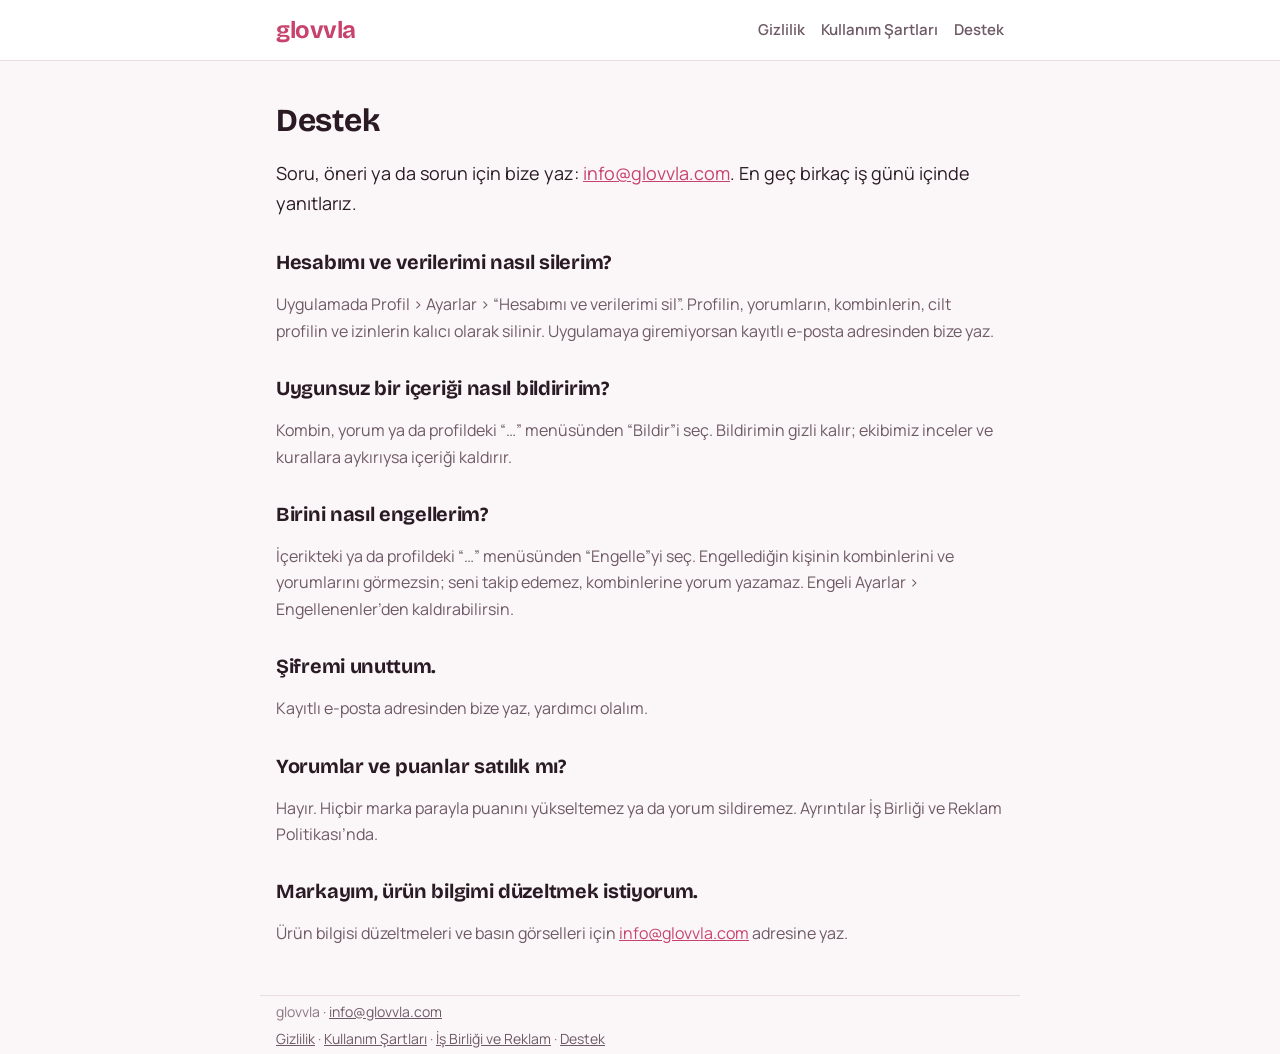
==== destek/index.html @ de4df530 "glovvla.com sitesi ilk yayın Co-Authored-By: Claude Opus 5.5 <noreply@anthropic.com>" ====
<!doctype html>
<html lang="tr">
<head>
<meta charset="utf-8">
<meta name="viewport" content="width=device-width, initial-scale=1">
<title>Destek — glovvla</title>
<meta name="description" content="glovvla destek ve sık sorulan sorular">
<link rel="icon" href="../favicon.png">
<link rel="preconnect" href="https://fonts.googleapis.com">
<link rel="preconnect" href="https://fonts.gstatic.com" crossorigin>
<link href="https://fonts.googleapis.com/css2?family=Bricolage+Grotesque:wght@600;700&family=Manrope:wght@400;600;700&display=swap" rel="stylesheet">
<link rel="stylesheet" href="../style.css">
</head>
<body>
<header class="top"><div class="wrap">
<a class="logo" href="../">glovvla</a>
<nav><a href="../gizlilik/">Gizlilik</a><a href="../kullanim-sartlari/">Kullanım Şartları</a><a href="../destek/">Destek</a></nav>
</div></header>
<main class="wrap">
<article class="doc">
<h1>Destek</h1>
<p class="lead">Soru, öneri ya da sorun için bize yaz: <a href="mailto:info@glovvla.com">info@glovvla.com</a>. En geç birkaç iş günü içinde yanıtlarız.</p>
<section><h2>Hesabımı ve verilerimi nasıl silerim?</h2><p>Uygulamada Profil &gt; Ayarlar &gt; “Hesabımı ve verilerimi sil”. Profilin, yorumların, kombinlerin, cilt profilin ve izinlerin kalıcı olarak silinir. Uygulamaya giremiyorsan kayıtlı e-posta adresinden bize yaz.</p></section>
<section><h2>Uygunsuz bir içeriği nasıl bildiririm?</h2><p>Kombin, yorum ya da profildeki “…” menüsünden “Bildir”i seç. Bildirimin gizli kalır; ekibimiz inceler ve kurallara aykırıysa içeriği kaldırır.</p></section>
<section><h2>Birini nasıl engellerim?</h2><p>İçerikteki ya da profildeki “…” menüsünden “Engelle”yi seç. Engellediğin kişinin kombinlerini ve yorumlarını görmezsin; seni takip edemez, kombinlerine yorum yazamaz. Engeli Ayarlar &gt; Engellenenler’den kaldırabilirsin.</p></section>
<section><h2>Şifremi unuttum.</h2><p>Kayıtlı e-posta adresinden bize yaz, yardımcı olalım.</p></section>
<section><h2>Yorumlar ve puanlar satılık mı?</h2><p>Hayır. Hiçbir marka parayla puanını yükseltemez ya da yorum sildiremez. Ayrıntılar İş Birliği ve Reklam Politikası’nda.</p></section>
<section><h2>Markayım, ürün bilgimi düzeltmek istiyorum.</h2><p>Ürün bilgisi düzeltmeleri ve basın görselleri için <a href="mailto:info@glovvla.com">info@glovvla.com</a> adresine yaz.</p></section>
</article>
</main>
<footer class="wrap">
<p>glovvla · <a href="mailto:info@glovvla.com">info@glovvla.com</a></p>
<p><a href="../gizlilik/">Gizlilik</a> · <a href="../kullanim-sartlari/">Kullanım Şartları</a> · <a href="../is-birligi/">İş Birliği ve Reklam</a> · <a href="../destek/">Destek</a></p>
</footer>
</body>
</html>
---- style.css ----
:root{--bg:#FBF6F8;--surface:#FFFFFF;--border:#EADDE3;--text:#2A1A24;--text2:#6E5A66;--muted:#8A7682;--accent:#C7436D;--accent-soft:#FBE3EB;--warn-bg:#FFF4E0;--warn:#8A5A00}
@media (prefers-color-scheme:dark){:root{--bg:#17111A;--surface:#241B28;--border:#33283A;--text:#F6EEF2;--text2:#B9A9B6;--muted:#857683;--accent:#F08BA8;--accent-soft:#3E2741;--warn-bg:#3A2E1A;--warn:#F2C879}}
*{box-sizing:border-box}
html{-webkit-text-size-adjust:100%}
body{margin:0;background:var(--bg);color:var(--text);font:400 16px/1.65 Manrope,system-ui,sans-serif}
a{color:var(--accent)}
.wrap{max-width:760px;margin:0 auto;padding:0 16px}
.top{border-bottom:1px solid var(--border);background:var(--surface)}
.top .wrap{display:flex;align-items:center;justify-content:space-between;gap:16px;min-height:60px;flex-wrap:wrap}
.logo{font:700 24px/1 "Bricolage Grotesque",Manrope,sans-serif;color:var(--accent);text-decoration:none;letter-spacing:-.5px}
nav{display:flex;gap:16px;flex-wrap:wrap}
nav a{color:var(--text2);text-decoration:none;font-weight:600;font-size:15px;padding:10px 0}
nav a:hover{color:var(--accent)}
h1,h2{font-family:"Bricolage Grotesque",Manrope,sans-serif;line-height:1.25;letter-spacing:-.3px}
h1{font-size:32px;margin:40px 0 8px}
h2{font-size:20px;margin:32px 0 8px}
p,li{color:var(--text2)}
ul{padding-left:20px}
li{margin:6px 0}
.lead{font-size:18px;color:var(--text)}
.muted{color:var(--muted);font-size:14px;margin-top:0}
.notice{background:var(--warn-bg);color:var(--warn);border-radius:12px;padding:12px 16px;margin-top:32px;font-size:15px}
.hero{padding:48px 0 16px}
.hero h1{font-size:52px;color:var(--accent);margin:0 0 12px}
.pill{display:inline-block;background:var(--accent-soft);color:var(--accent);font-weight:700;border-radius:999px;padding:8px 16px}
.cards{display:grid;grid-template-columns:repeat(auto-fit,minmax(200px,1fr));gap:16px;margin:24px 0 48px}
.card{background:var(--surface);border:1px solid var(--border);border-radius:20px;padding:20px}
.card h2{margin:0 0 6px;font-size:18px}
.card p{margin:0;font-size:15px}
.doc{padding-bottom:32px}
footer{border-top:1px solid var(--border);margin-top:32px;padding-top:16px;padding-bottom:32px;font-size:14px}
footer p{color:var(--muted);margin:4px 0}
footer a{color:var(--text2)}
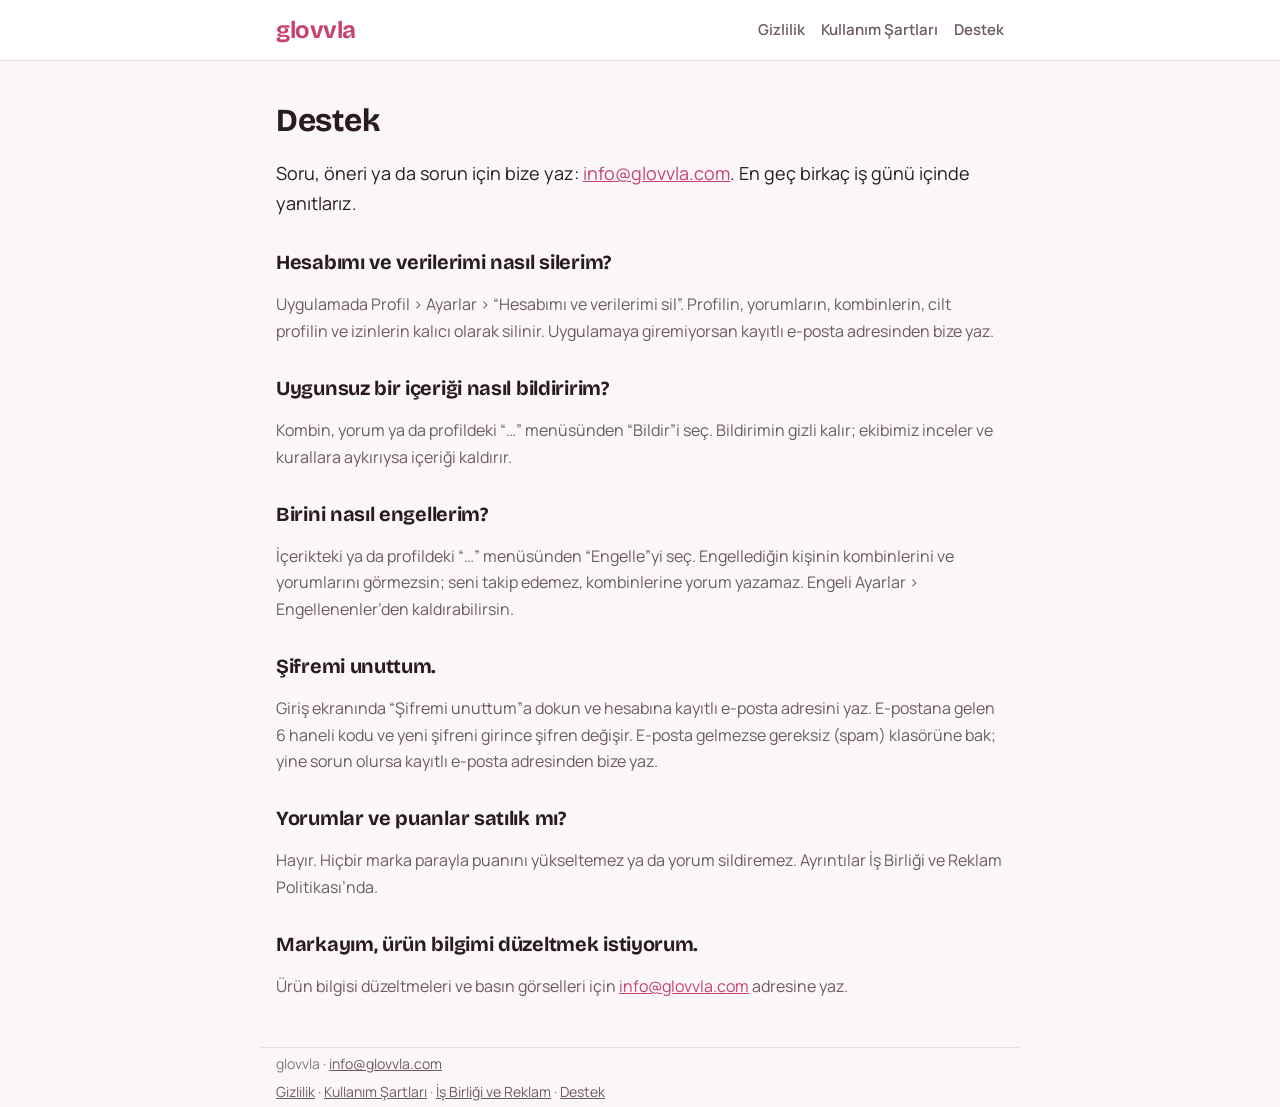
==== commit 7486e68d: "Destek: Şifremi unuttum cevabı yeni akışa göre Co-Authored-By: Claude Opus 5.5 <noreply@anthropic.co" ====
--- a/destek/index.html
+++ b/destek/index.html
@@ -23,7 +23,7 @@
 <section><h2>Hesabımı ve verilerimi nasıl silerim?</h2><p>Uygulamada Profil &gt; Ayarlar &gt; “Hesabımı ve verilerimi sil”. Profilin, yorumların, kombinlerin, cilt profilin ve izinlerin kalıcı olarak silinir. Uygulamaya giremiyorsan kayıtlı e-posta adresinden bize yaz.</p></section>
 <section><h2>Uygunsuz bir içeriği nasıl bildiririm?</h2><p>Kombin, yorum ya da profildeki “…” menüsünden “Bildir”i seç. Bildirimin gizli kalır; ekibimiz inceler ve kurallara aykırıysa içeriği kaldırır.</p></section>
 <section><h2>Birini nasıl engellerim?</h2><p>İçerikteki ya da profildeki “…” menüsünden “Engelle”yi seç. Engellediğin kişinin kombinlerini ve yorumlarını görmezsin; seni takip edemez, kombinlerine yorum yazamaz. Engeli Ayarlar &gt; Engellenenler’den kaldırabilirsin.</p></section>
-<section><h2>Şifremi unuttum.</h2><p>Kayıtlı e-posta adresinden bize yaz, yardımcı olalım.</p></section>
+<section><h2>Şifremi unuttum.</h2><p>Giriş ekranında “Şifremi unuttum”a dokun ve hesabına kayıtlı e-posta adresini yaz. E-postana gelen 6 haneli kodu ve yeni şifreni girince şifren değişir. E-posta gelmezse gereksiz (spam) klasörüne bak; yine sorun olursa kayıtlı e-posta adresinden bize yaz.</p></section>
 <section><h2>Yorumlar ve puanlar satılık mı?</h2><p>Hayır. Hiçbir marka parayla puanını yükseltemez ya da yorum sildiremez. Ayrıntılar İş Birliği ve Reklam Politikası’nda.</p></section>
 <section><h2>Markayım, ürün bilgimi düzeltmek istiyorum.</h2><p>Ürün bilgisi düzeltmeleri ve basın görselleri için <a href="mailto:info@glovvla.com">info@glovvla.com</a> adresine yaz.</p></section>
 </article>
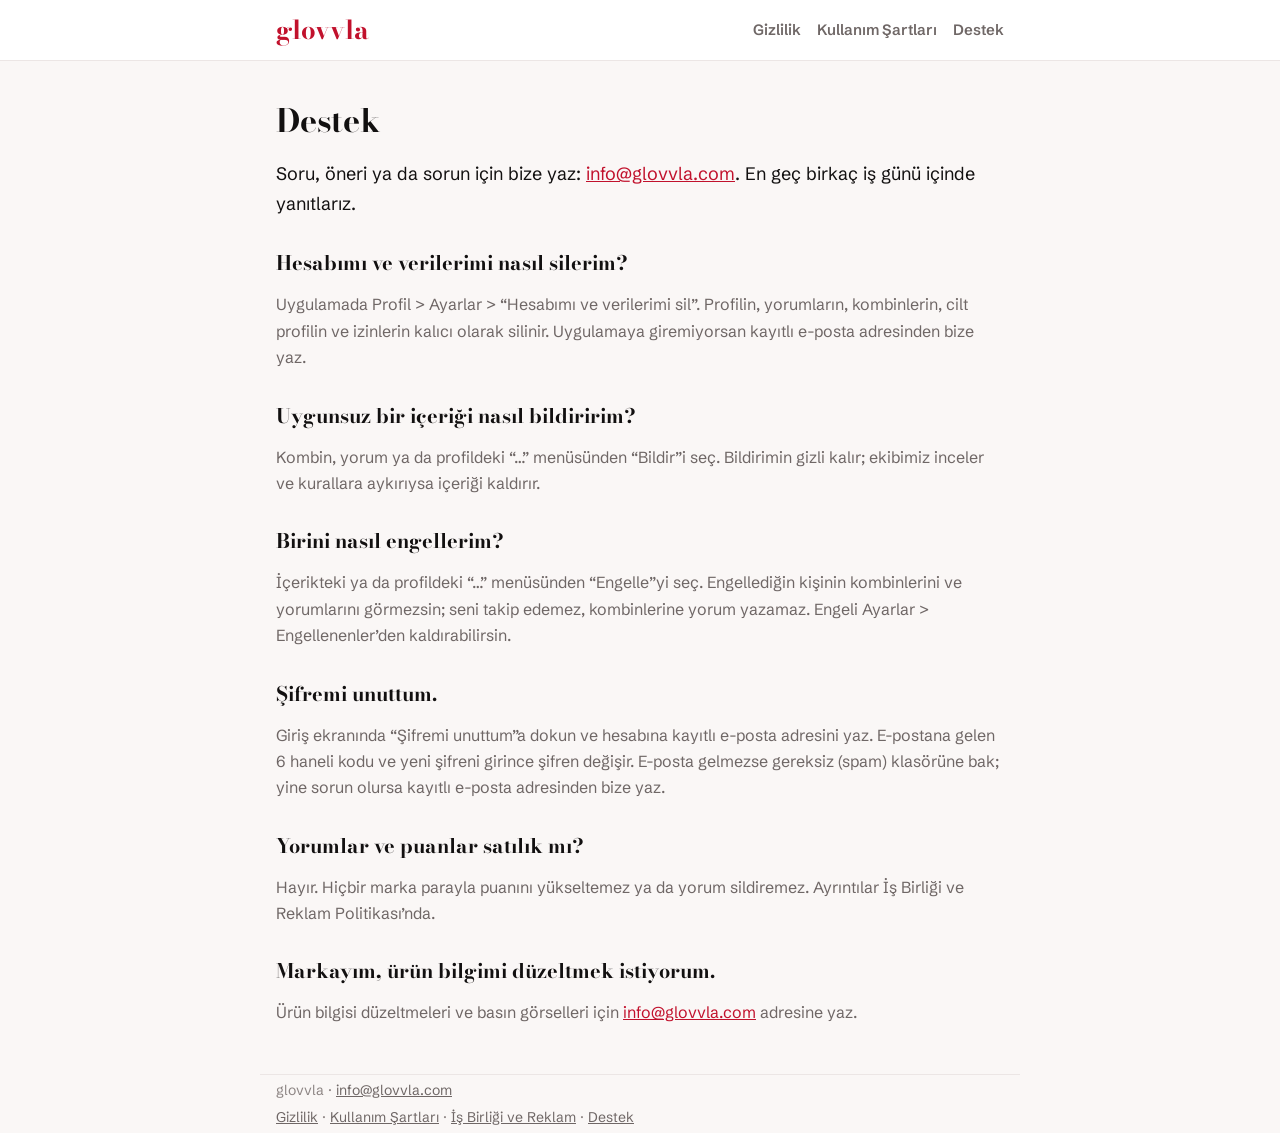
==== commit ed2b7086: "Yeni görünüm: Ruj renkleri, Bodoni Moda ve Schibsted Grotesk Co-Authored-By: Claude Opus 5.5 <norepl" ====
--- a/destek/index.html
+++ b/destek/index.html
@@ -8,7 +8,7 @@
 <link rel="icon" href="../favicon.png">
 <link rel="preconnect" href="https://fonts.googleapis.com">
 <link rel="preconnect" href="https://fonts.gstatic.com" crossorigin>
-<link href="https://fonts.googleapis.com/css2?family=Bricolage+Grotesque:wght@600;700&family=Manrope:wght@400;600;700&display=swap" rel="stylesheet">
+<link href="https://fonts.googleapis.com/css2?family=Bodoni+Moda:wght@600;700&family=Schibsted+Grotesk:wght@400;600;700&display=swap" rel="stylesheet">
 <link rel="stylesheet" href="../style.css">
 </head>
 <body>
--- a/style.css
+++ b/style.css
@@ -1,17 +1,17 @@
-:root{--bg:#FBF6F8;--surface:#FFFFFF;--border:#EADDE3;--text:#2A1A24;--text2:#6E5A66;--muted:#8A7682;--accent:#C7436D;--accent-soft:#FBE3EB;--warn-bg:#FFF4E0;--warn:#8A5A00}
-@media (prefers-color-scheme:dark){:root{--bg:#17111A;--surface:#241B28;--border:#33283A;--text:#F6EEF2;--text2:#B9A9B6;--muted:#857683;--accent:#F08BA8;--accent-soft:#3E2741;--warn-bg:#3A2E1A;--warn:#F2C879}}
+:root{--bg:#FAF7F6;--surface:#FFFFFF;--border:#ECE6E5;--text:#121010;--text2:#6F6766;--muted:#8C8483;--accent:#C1112C;--accent-soft:#FBE5E7;--warn-bg:#FFF4E0;--warn:#8A5A00}
+@media (prefers-color-scheme:dark){:root{--bg:#0E0C0C;--surface:#1A1616;--border:#2C2525;--text:#F4EFEE;--text2:#A79D9C;--muted:#807776;--accent:#FF5468;--accent-soft:#2E1A1D;--warn-bg:#3A2E1A;--warn:#F2C879}}
 *{box-sizing:border-box}
 html{-webkit-text-size-adjust:100%}
-body{margin:0;background:var(--bg);color:var(--text);font:400 16px/1.65 Manrope,system-ui,sans-serif}
+body{margin:0;background:var(--bg);color:var(--text);font:400 16px/1.65 "Schibsted Grotesk",system-ui,sans-serif}
 a{color:var(--accent)}
 .wrap{max-width:760px;margin:0 auto;padding:0 16px}
 .top{border-bottom:1px solid var(--border);background:var(--surface)}
 .top .wrap{display:flex;align-items:center;justify-content:space-between;gap:16px;min-height:60px;flex-wrap:wrap}
-.logo{font:700 24px/1 "Bricolage Grotesque",Manrope,sans-serif;color:var(--accent);text-decoration:none;letter-spacing:-.5px}
+.logo{font:700 26px/1 "Bodoni Moda",Didot,Georgia,serif;color:var(--accent);text-decoration:none}
 nav{display:flex;gap:16px;flex-wrap:wrap}
 nav a{color:var(--text2);text-decoration:none;font-weight:600;font-size:15px;padding:10px 0}
 nav a:hover{color:var(--accent)}
-h1,h2{font-family:"Bricolage Grotesque",Manrope,sans-serif;line-height:1.25;letter-spacing:-.3px}
+h1,h2{font-family:"Bodoni Moda",Didot,Georgia,serif;line-height:1.25}
 h1{font-size:32px;margin:40px 0 8px}
 h2{font-size:20px;margin:32px 0 8px}
 p,li{color:var(--text2)}
